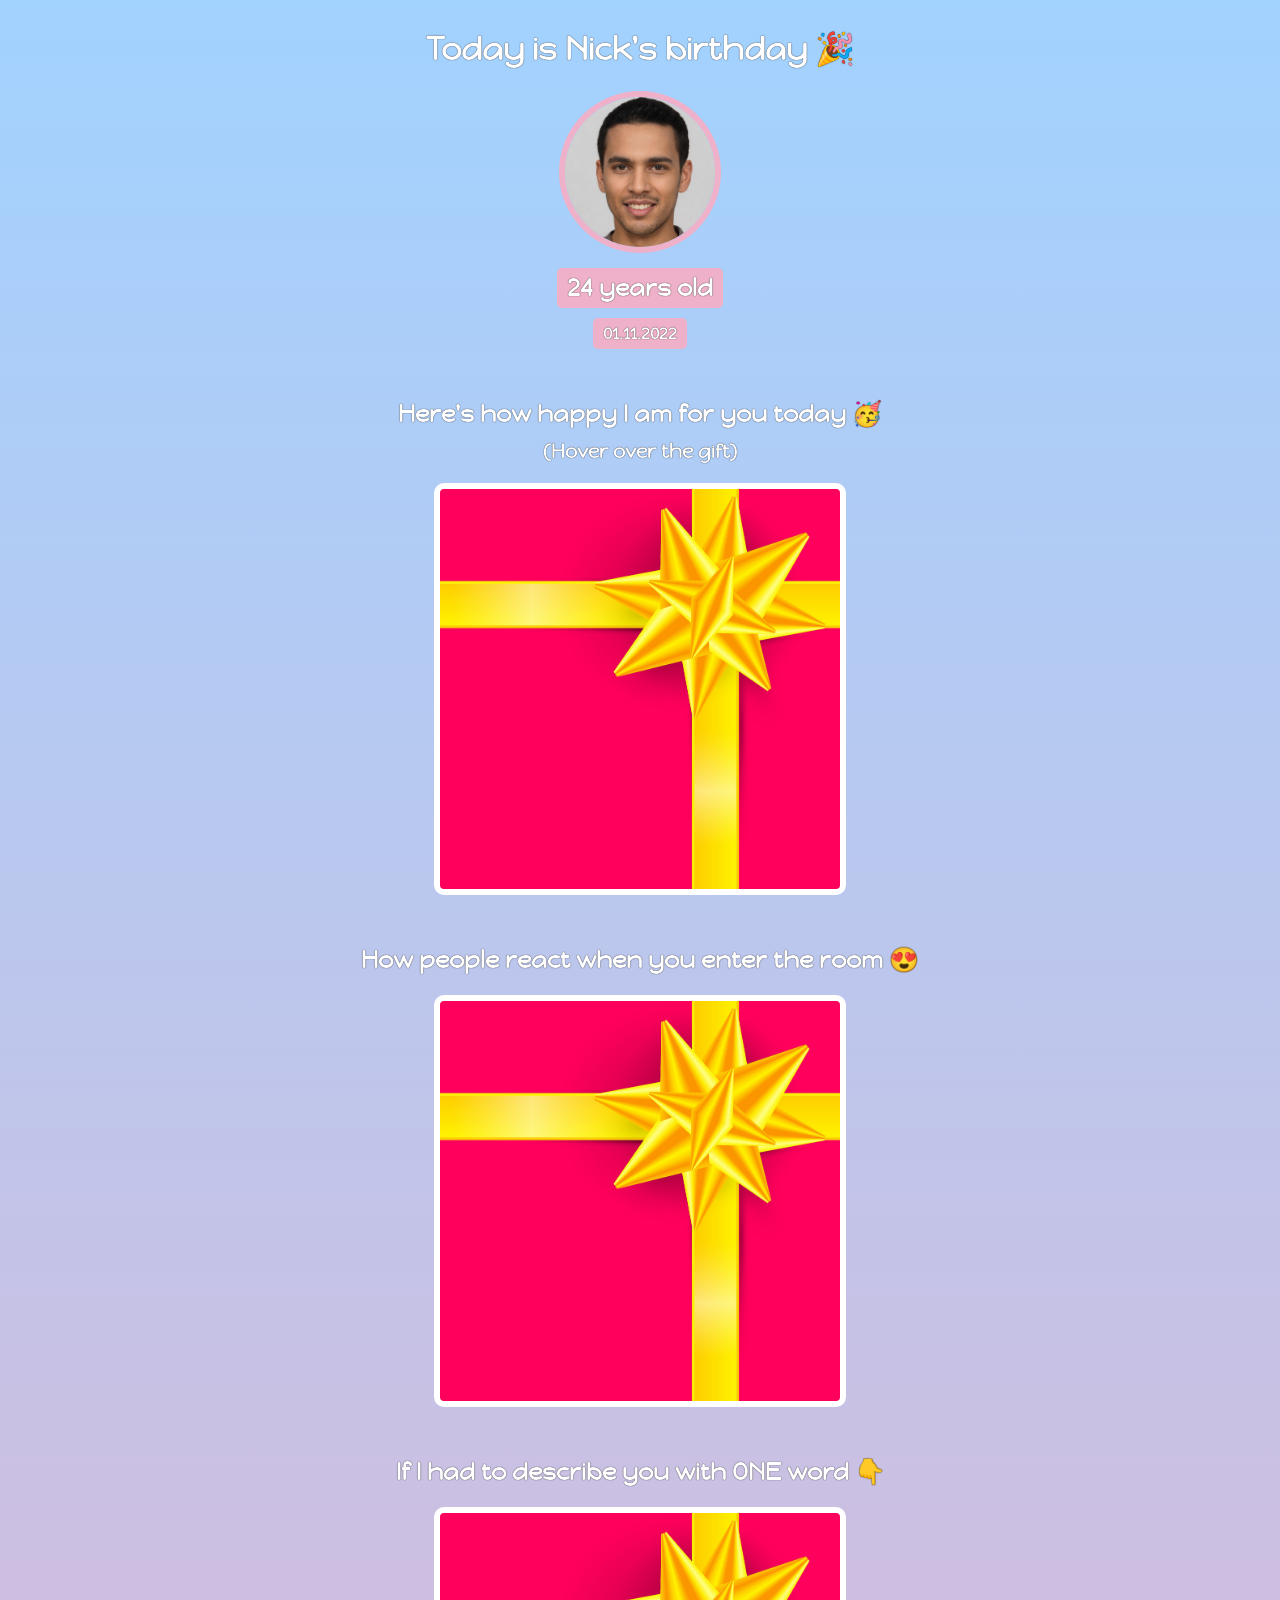
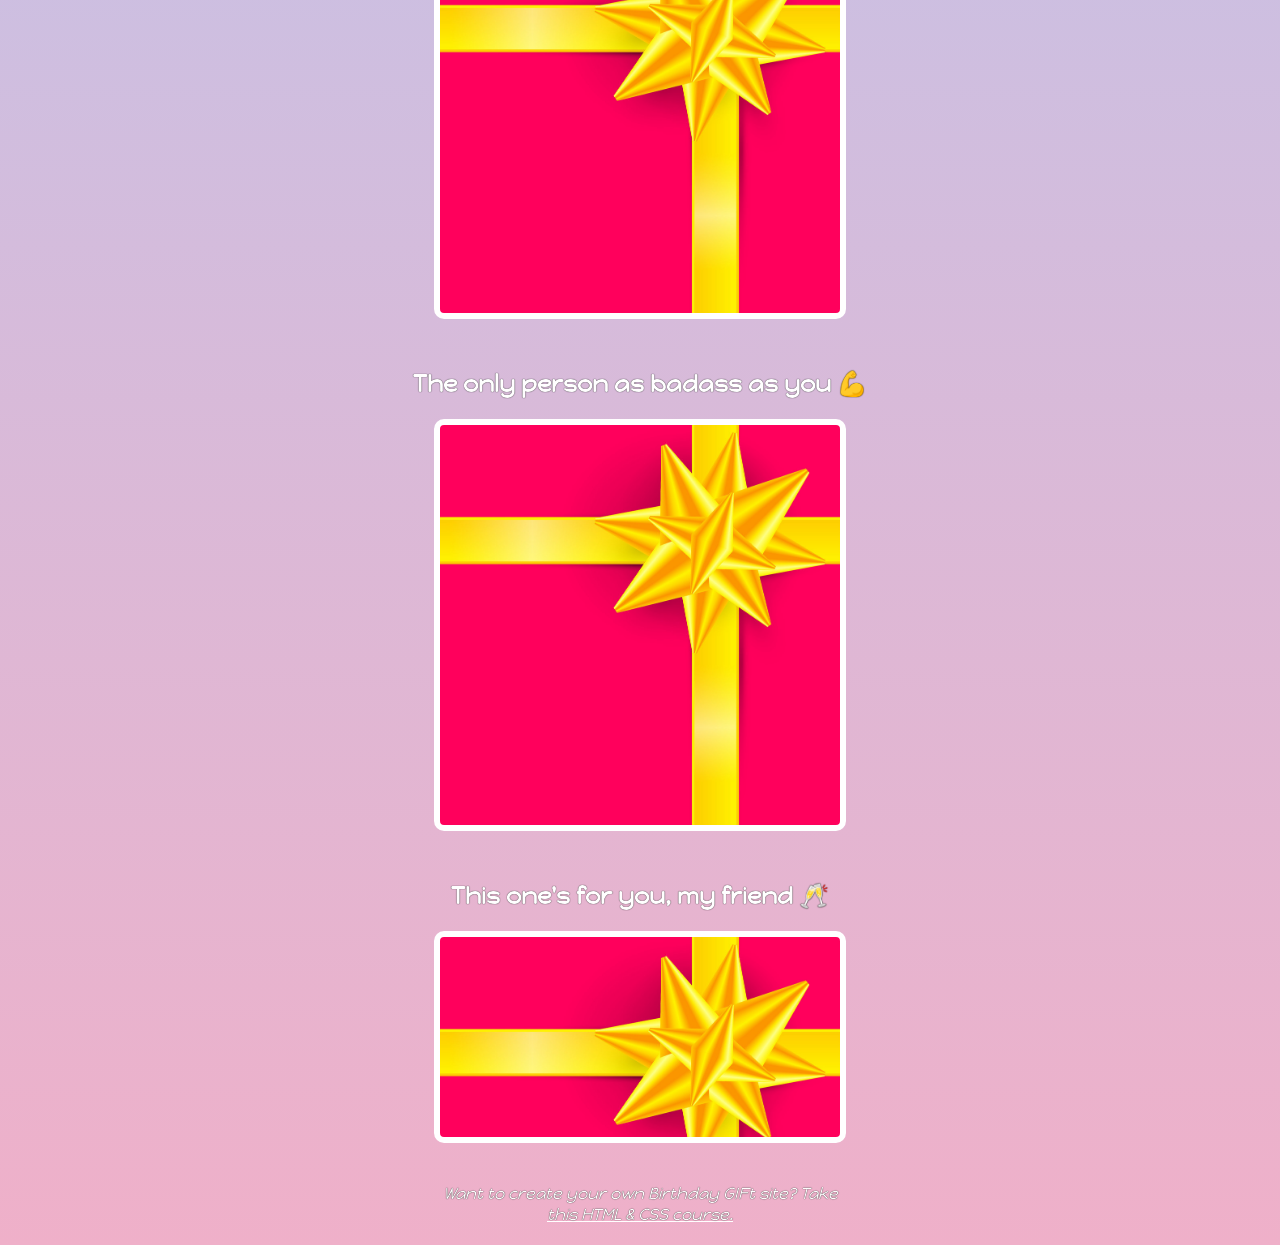
==== index.html @ 62cf3713 "Commit initial files" ====
<html>
    <head>
        <link rel="preconnect" href="https://fonts.googleapis.com">
        <link rel="preconnect" href="https://fonts.gstatic.com" crossorigin>
        <link href="https://fonts.googleapis.com/css2?family=Happy+Monkey&display=swap" rel="stylesheet">
        <link rel="stylesheet" href="styles.css">
    </head>
    <body>
        <div id="header">
            <h1>Today is Nick's birthday 🎉</h1>
            <img id="bff-img" src="images/nick.jpg">
            <h2 id="bday-age">24 years old</h2>
            <h4 id="bday-date">01.11.2022</h4>
        </div>
        
        <div class="gift-section">
            <h2 class="gift-title">Here's how happy I am for you today 🥳</h2>
            <h3 class="gift-hint">(Hover over the gift)</h3>
            <div class="gift-img" id="gift-img-happy"></div>
        </div>
        
        <div class="gift-section">
            <h2 class="gift-title">How people react when you enter the room 😍</h2>
            <div class="gift-img" id="gift-img-hot"></div>
        </div>
        
        <div class="gift-section">
            <h2 class="gift-title">If I had to describe you with ONE word 👇</h2>
            <div class="gift-img" id="gift-img-genius"></div>
        </div>
        
        <div class="gift-section">
            <h2 class="gift-title">The only person as badass as you 💪</h2>
            <div class="gift-img" id="gift-img-badass"></div>
        </div>
        
         <div class="gift-section">
            <h2 class="gift-title">This one's for you, my friend 🥂</h2>
            <div class="gift-img" id="gift-img-cheers"></div>
        </div>
        
        <p id="footer">Want to create your own Birthday GIFt site? Take <a href="https://scrimba.com/learn/htmlandcss" target="_blank">this HTML & CSS course.</a></p>
        
    </body>
</html>
---- styles.css ----
body {
    text-align: center;
    font-family: 'Happy Monkey', cursive;
    background: linear-gradient(#a2d2ff, #EFB0C9);
    color: #ffffff;
}

h1, h2, h3, h4, p {
    text-shadow: 0 0 1px black;
}

#bff-img {
    width: 150px;
    border-radius: 50%;
    border: 6px solid #EFB0C9;
    margin-bottom: 10px;
}

#bday-age {
    background: #EFB0C9;
    padding: 5px 10px;
    border-radius: 5px;
    margin: 5px 0 10px 0;
}

#bday-date {
    margin: 0;
    background: #EFB0C9;
    padding: 5px 10px;
    border-radius: 5px;
}

#header {
    display: flex;
    flex-direction: column;
    align-items: center;
}

.gift-section {
    margin-top: 50px;
}

.gift-title {
    margin-bottom: 10px;
}

.gift-hint {
    margin-top: 0;
}

#gift-img-cheers {
    height: 200px;
}

.gift-img {
    margin: 20px auto;
    max-width: 400px;
    height: 400px;
    border: 6px solid white;
    border-radius: 10px;
    background-image: url("images/gift-cover.jpg");
    background-size: cover;
}

#gift-img-happy:hover {
    background-image: url("images/happy.gif");
}

#gift-img-hot:hover {
    background-image: url("images/hot.gif");
}

#gift-img-genius:hover {
    background-image: url("images/genius.gif");
}

#gift-img-badass:hover {
    background-image: url("images/badass.gif");
}

#gift-img-cheers:hover {
    background-image: url("images/cheers.gif");
}

#footer {
    font-style: italic;
    width: 400px;
    margin: 40px auto 20px;
}

a {
    color: white;
}

/* 
Add the footer paragraph according to the design. 
Configure the anchor tag to open the link in a new tab.
Forgotten how to do it? Google it! 

Link: 
https://scrimba.com/learn/htmlandcss

Text:
Want to create your own Birthday GIFt site? Take this HTML & CSS course.
*/
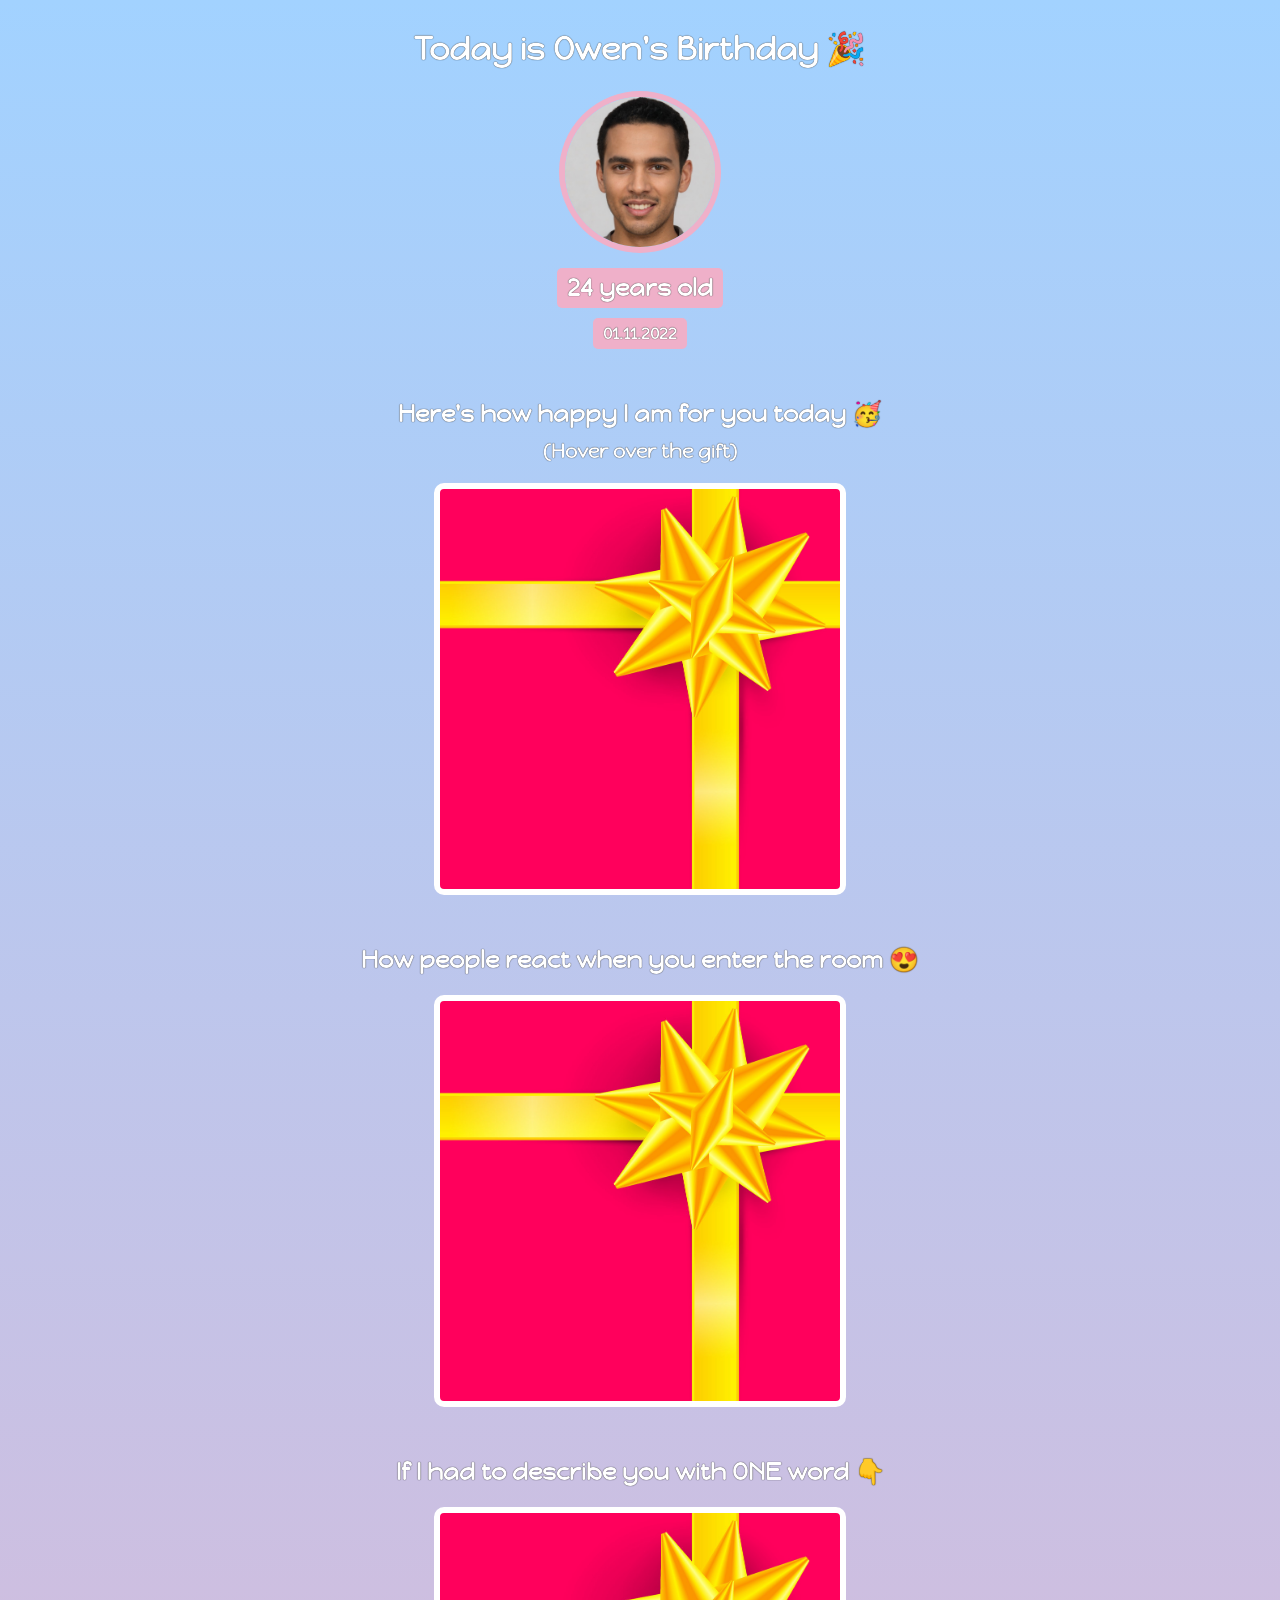
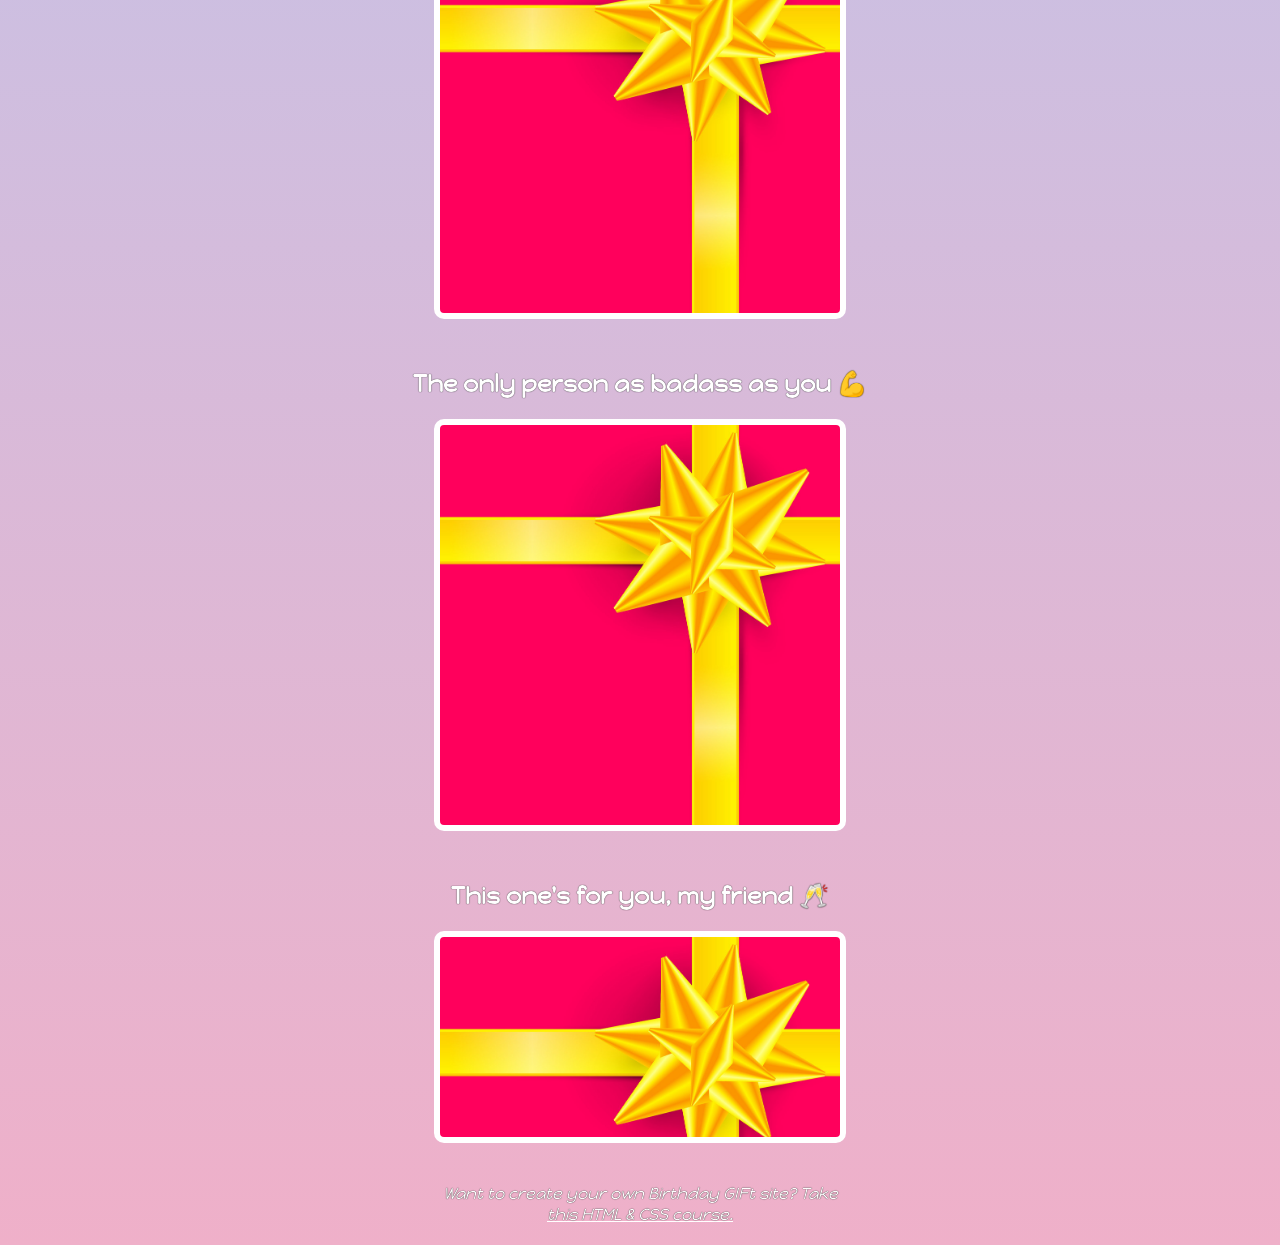
==== commit ec5238cf: "Update index.html change made to Owen name" ====
--- a/index.html
+++ b/index.html
@@ -7,7 +7,7 @@
     </head>
     <body>
         <div id="header">
-            <h1>Today is Nick's birthday 🎉</h1>
+            <h1>Today is Owen's Birthday 🎉</h1>
             <img id="bff-img" src="images/nick.jpg">
             <h2 id="bday-age">24 years old</h2>
             <h4 id="bday-date">01.11.2022</h4>
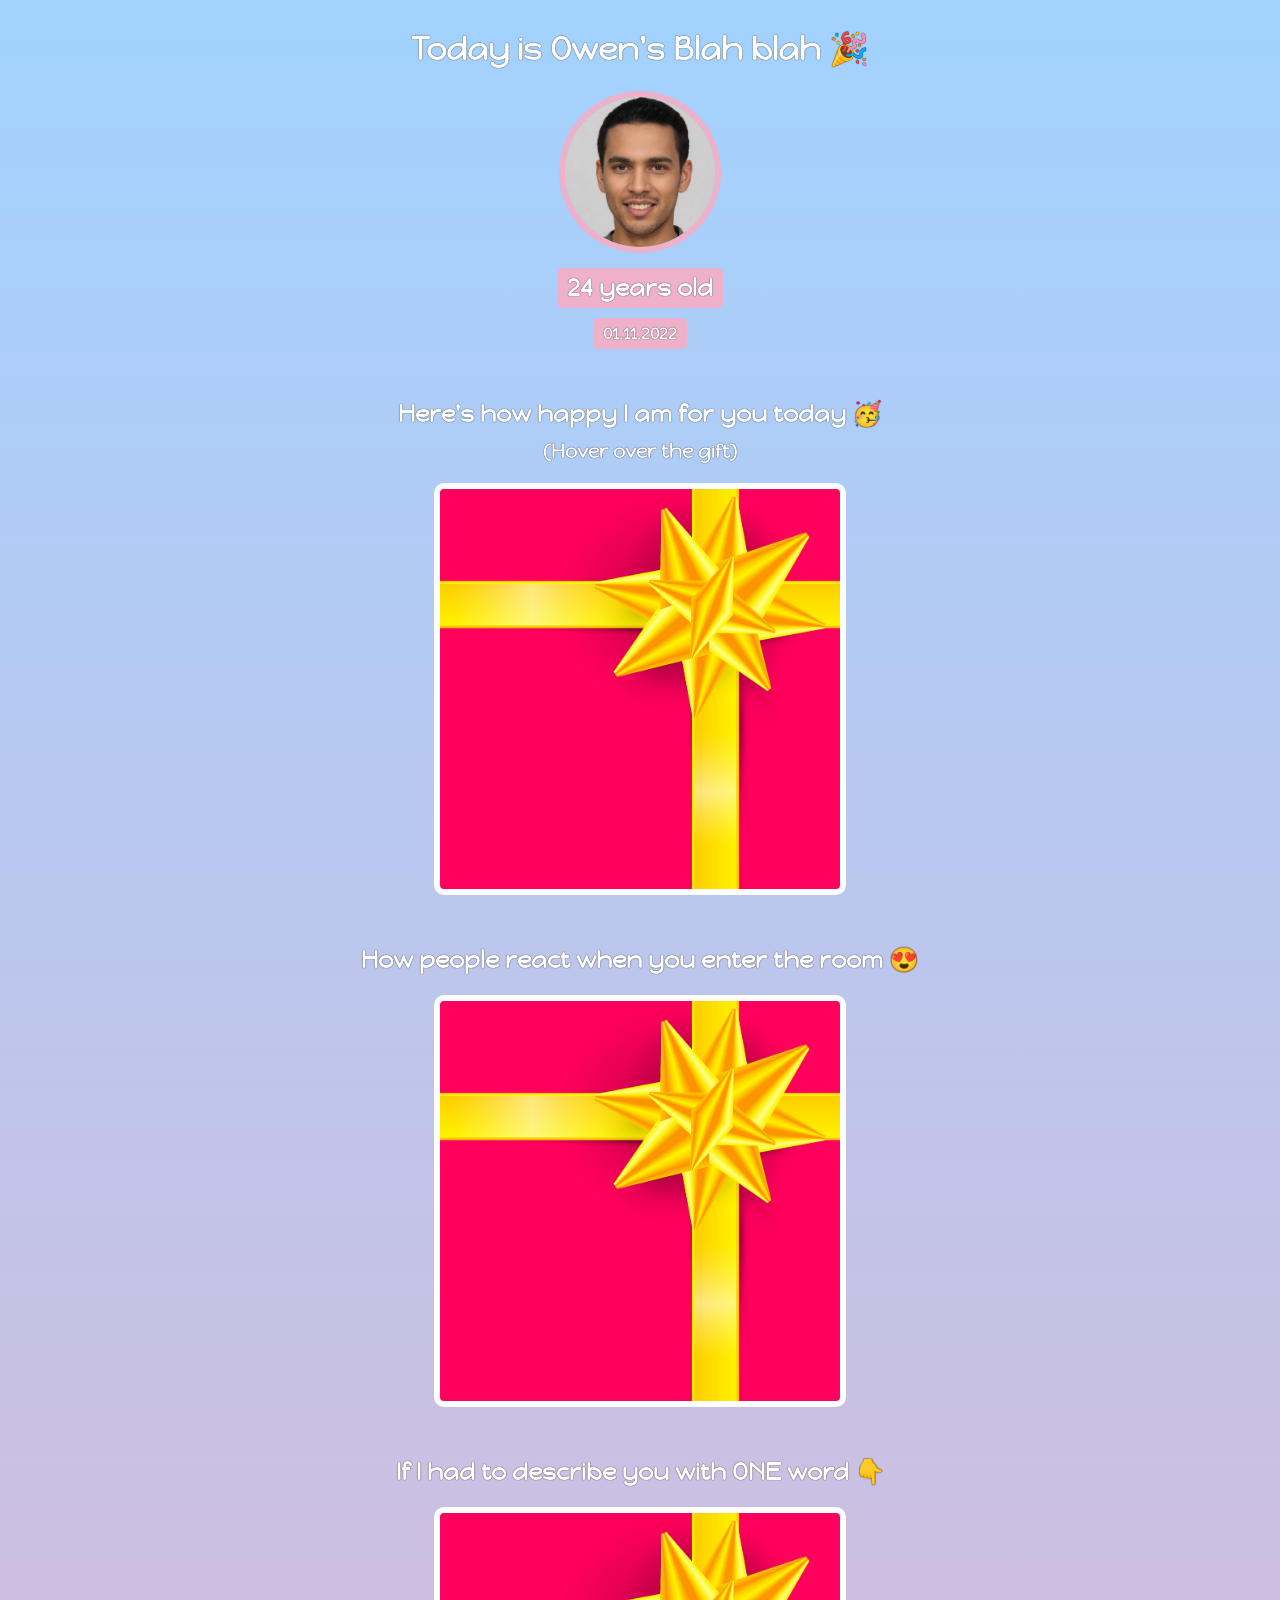
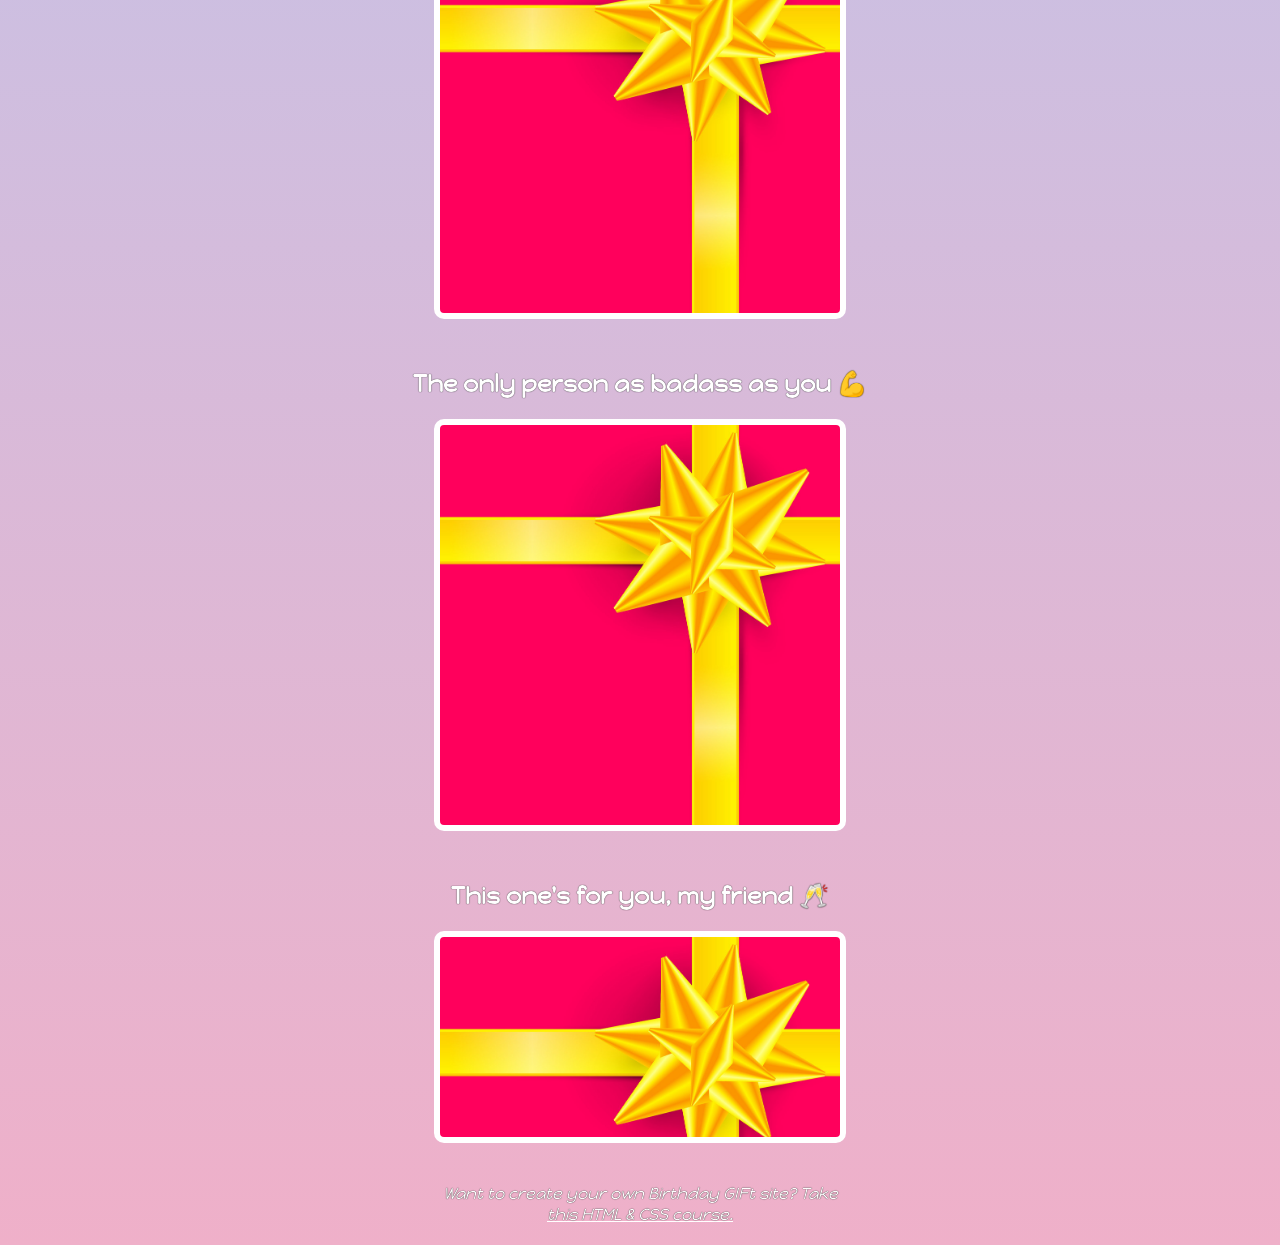
==== commit 125f6b99: "Update index.html" ====
--- a/index.html
+++ b/index.html
@@ -7,7 +7,7 @@
     </head>
     <body>
         <div id="header">
-            <h1>Today is Owen's Birthday 🎉</h1>
+            <h1>Today is Owen's Blah blah 🎉</h1>
             <img id="bff-img" src="images/nick.jpg">
             <h2 id="bday-age">24 years old</h2>
             <h4 id="bday-date">01.11.2022</h4>
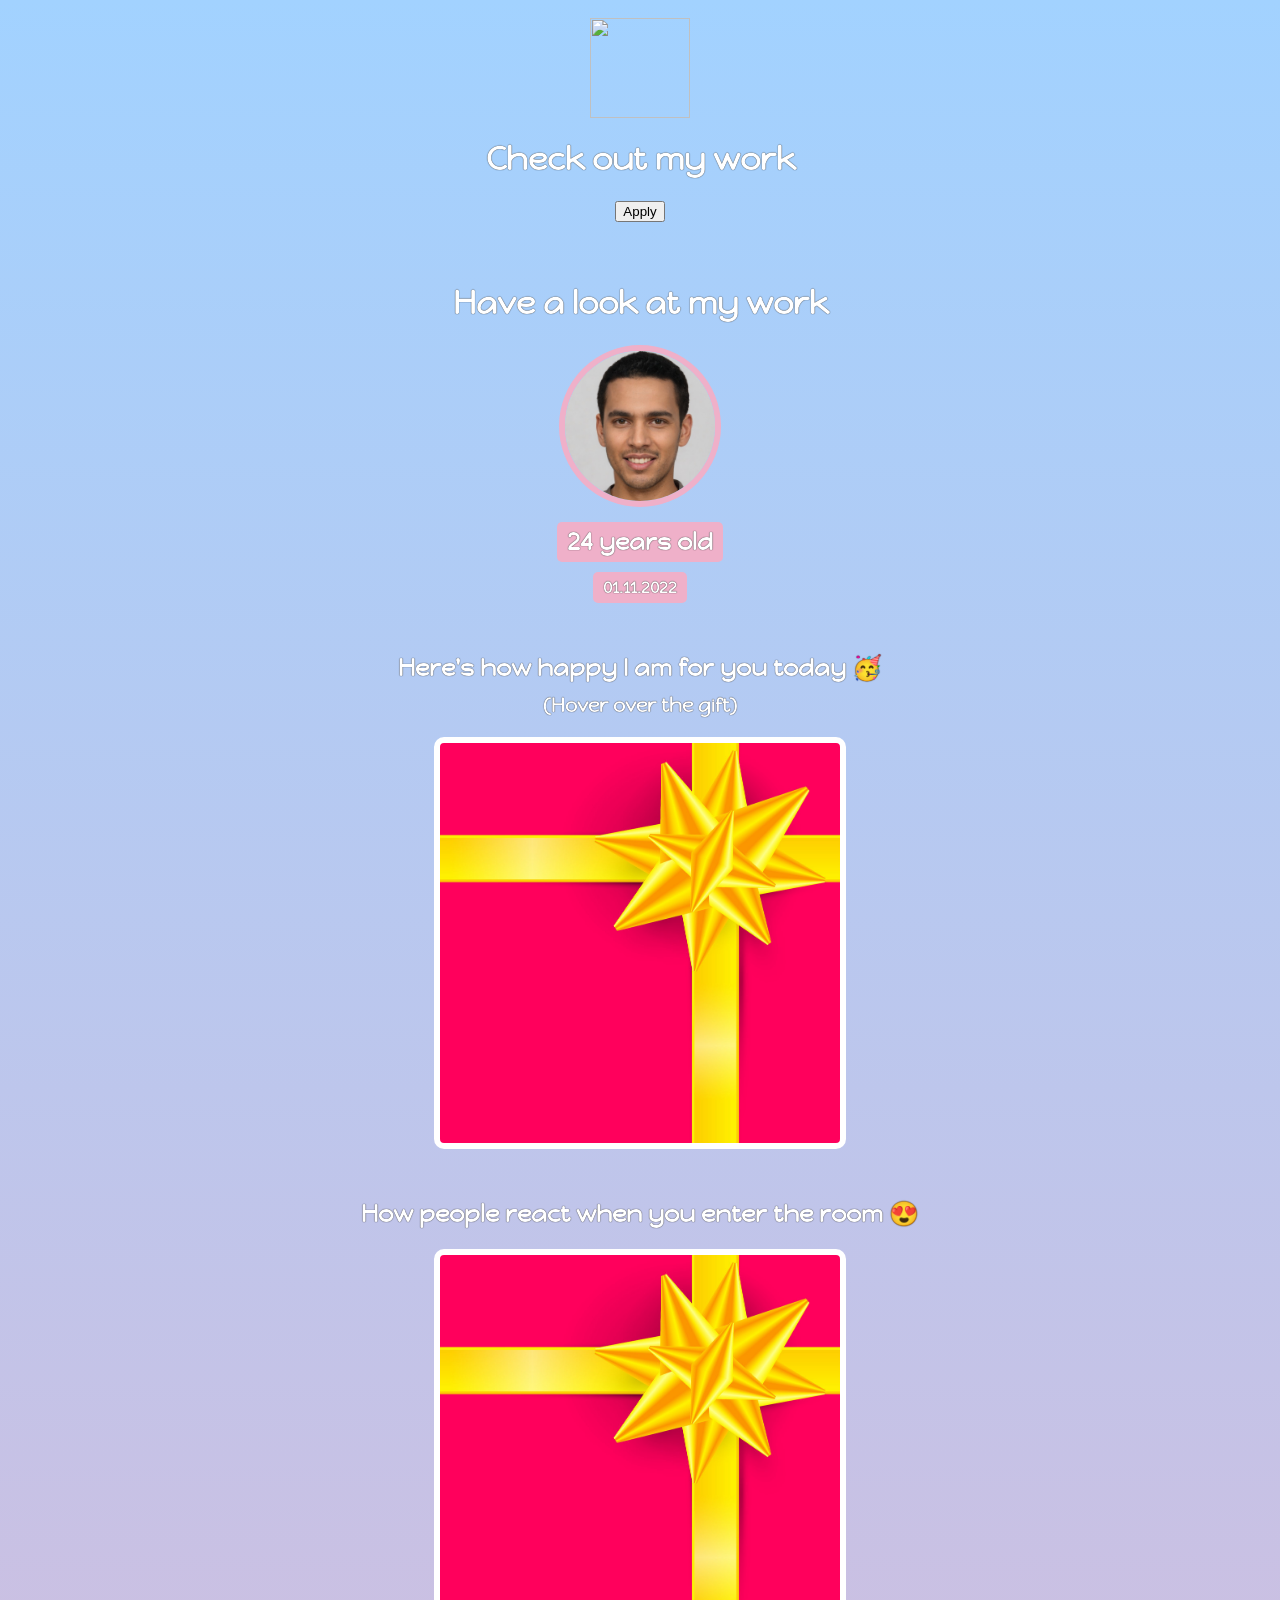
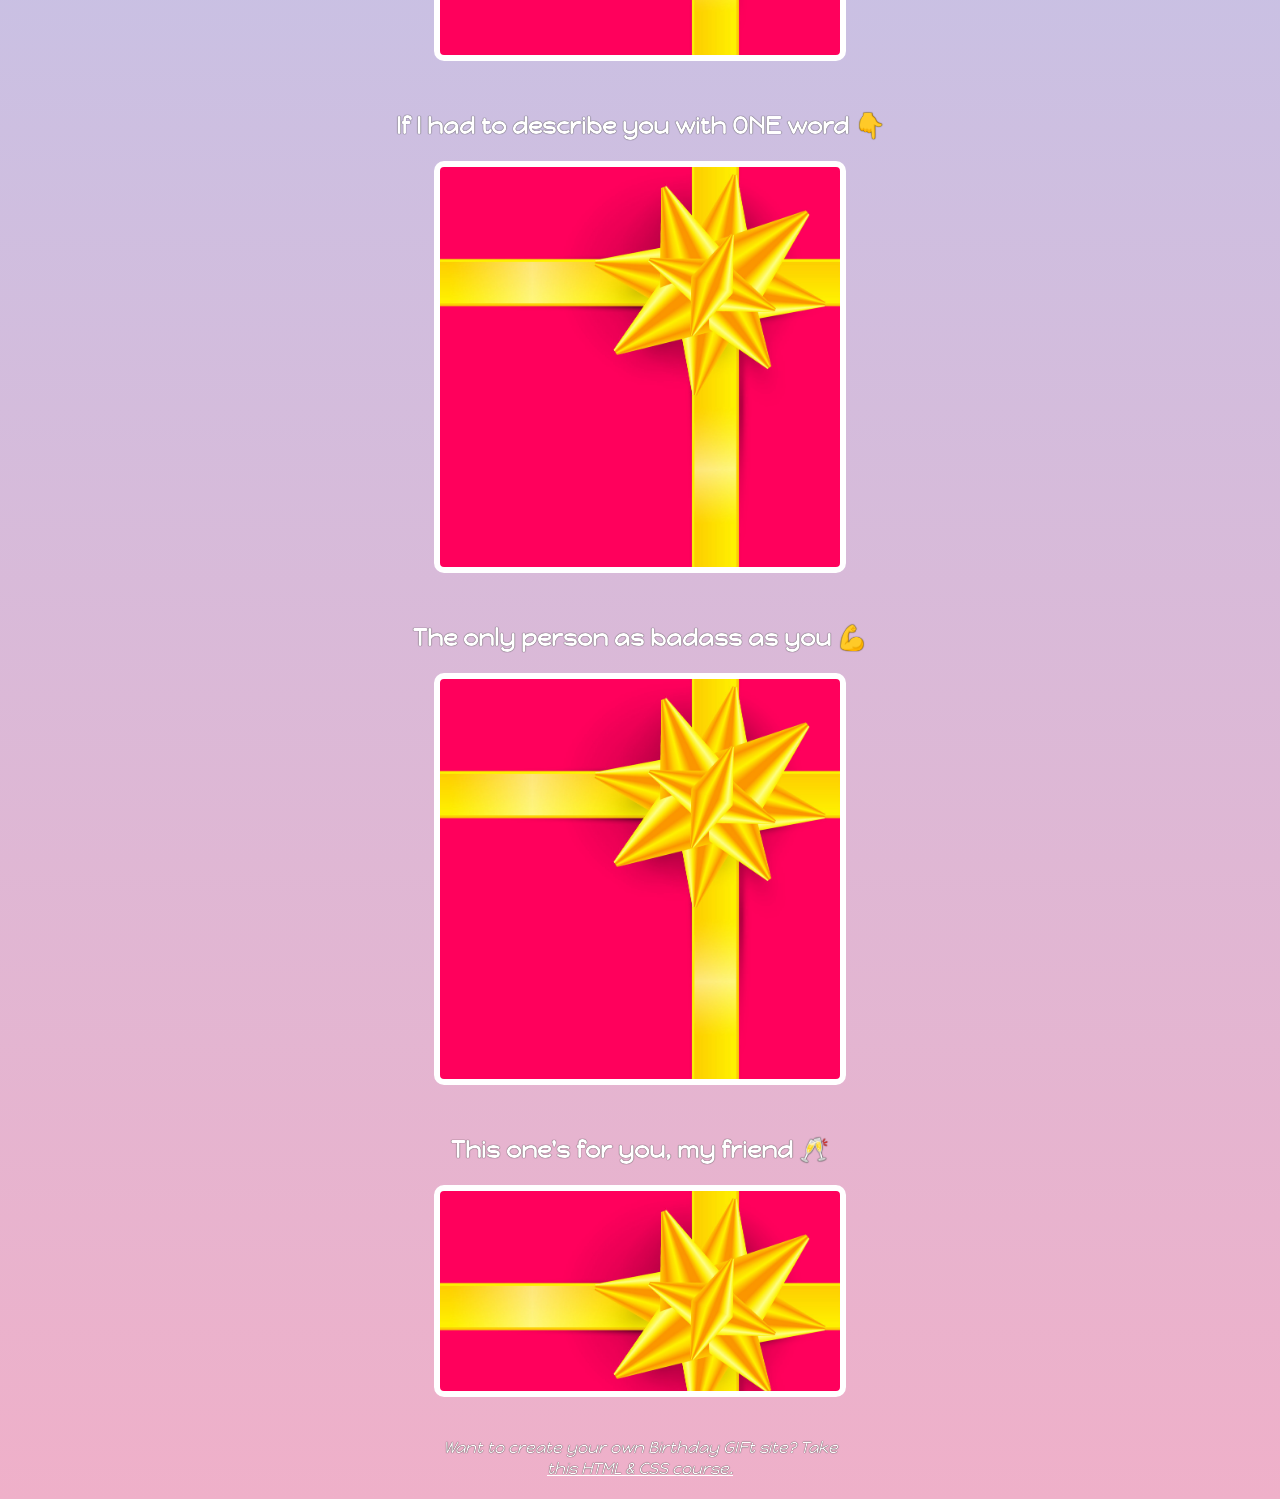
==== commit a7917ec4: "Add images and update index and CSS for new layout" ====
--- a/index.html
+++ b/index.html
@@ -5,9 +5,15 @@
         <link href="https://fonts.googleapis.com/css2?family=Happy+Monkey&display=swap" rel="stylesheet">
         <link rel="stylesheet" href="styles.css">
     </head>
+
     <body>
+         <div id="hero">
+            <img src="images/spacex.png" id="main-logo">
+            <h1>Check out my <span class="underline">work</span></h1>
+            <button class="btn">Apply</button>
+        </div>
         <div id="header">
-            <h1>Today is Owen's Blah blah 🎉</h1>
+            <h1>Have a look at my work </h1>
             <img id="bff-img" src="images/nick.jpg">
             <h2 id="bday-age">24 years old</h2>
             <h4 id="bday-date">01.11.2022</h4>
--- a/styles.css
+++ b/styles.css
@@ -3,6 +3,16 @@
     font-family: 'Happy Monkey', cursive;
     background: linear-gradient(#a2d2ff, #EFB0C9);
     color: #ffffff;
+}
+
+#hero {
+    background-image: url("images/DancingGiph.");
+    background-size: cover;
+    padding: 10px 0 40px 0;
+}
+
+#main-logo {
+    width: 100px;
 }
 
 h1, h2, h3, h4, p {
@@ -91,15 +101,3 @@
 a {
     color: white;
 }
-
-/* 
-Add the footer paragraph according to the design. 
-Configure the anchor tag to open the link in a new tab.
-Forgotten how to do it? Google it! 
-
-Link: 
-https://scrimba.com/learn/htmlandcss
-
-Text:
-Want to create your own Birthday GIFt site? Take this HTML & CSS course.
-*/
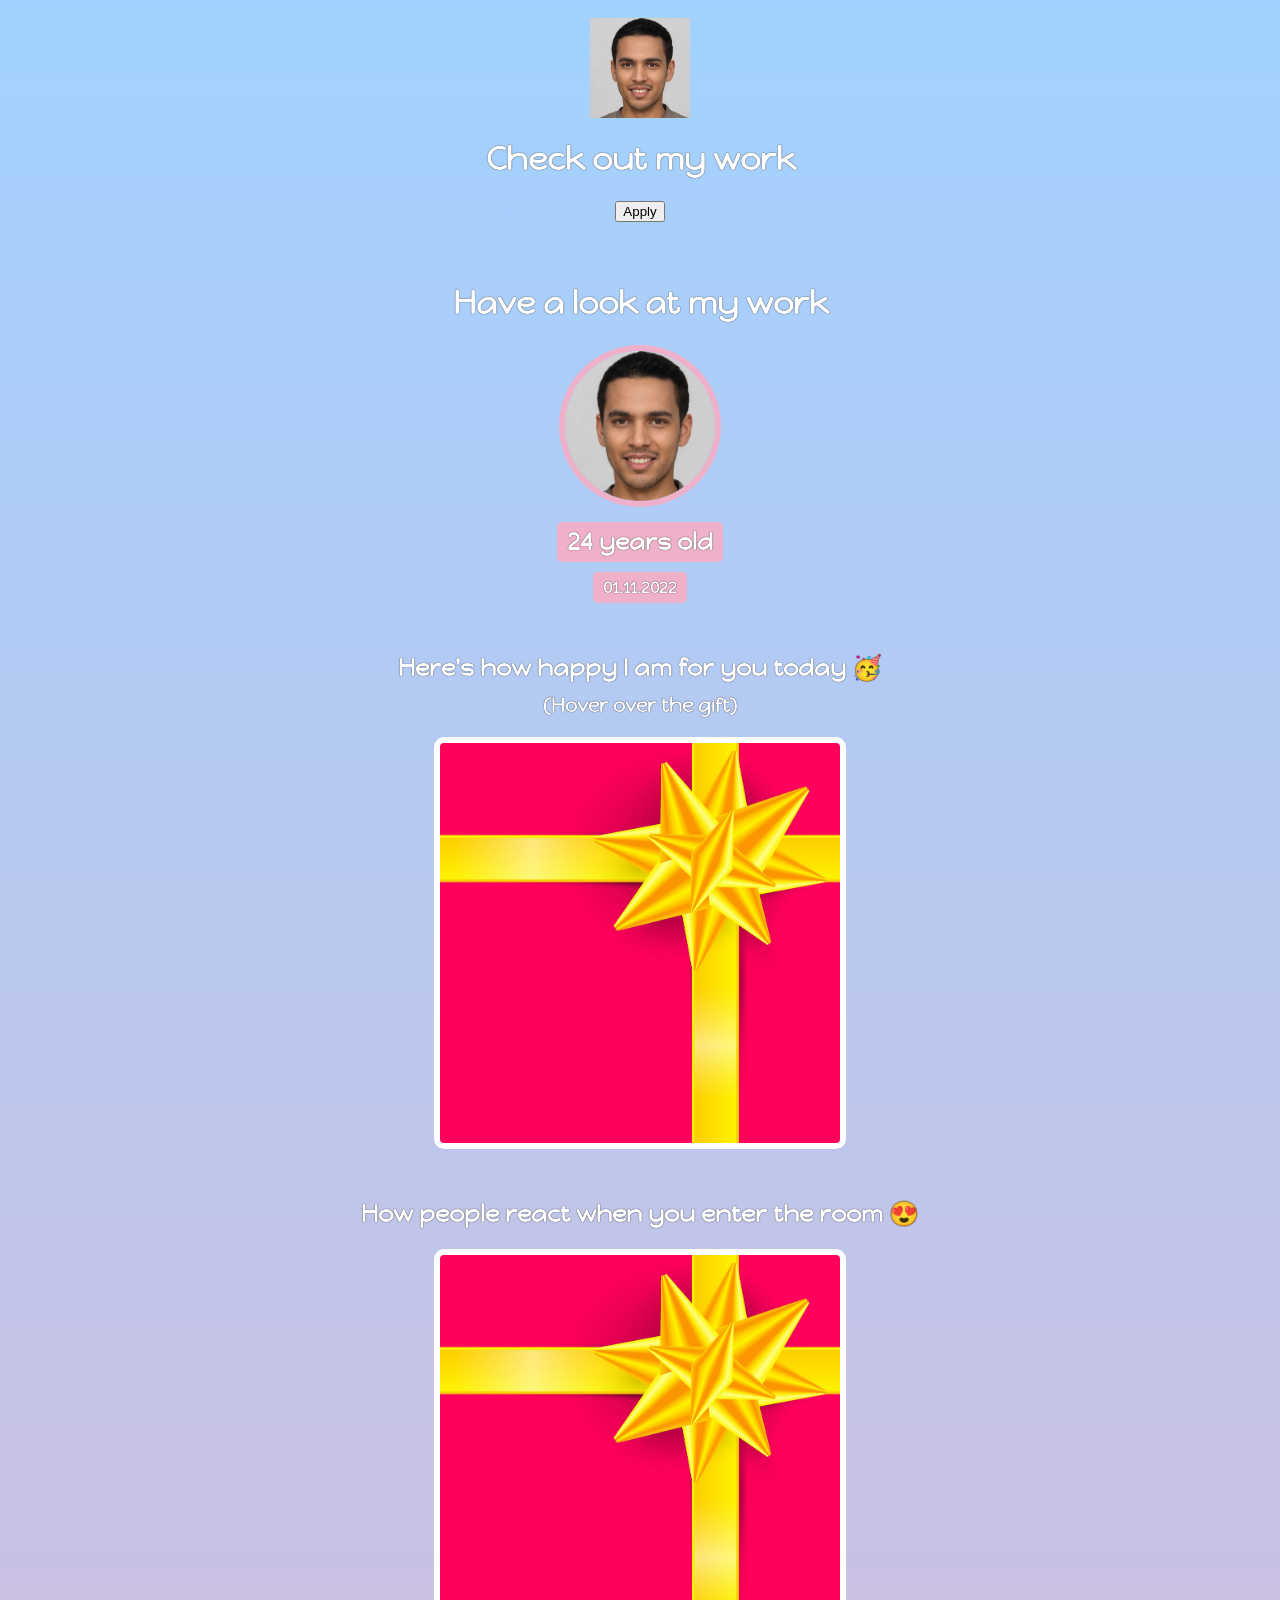
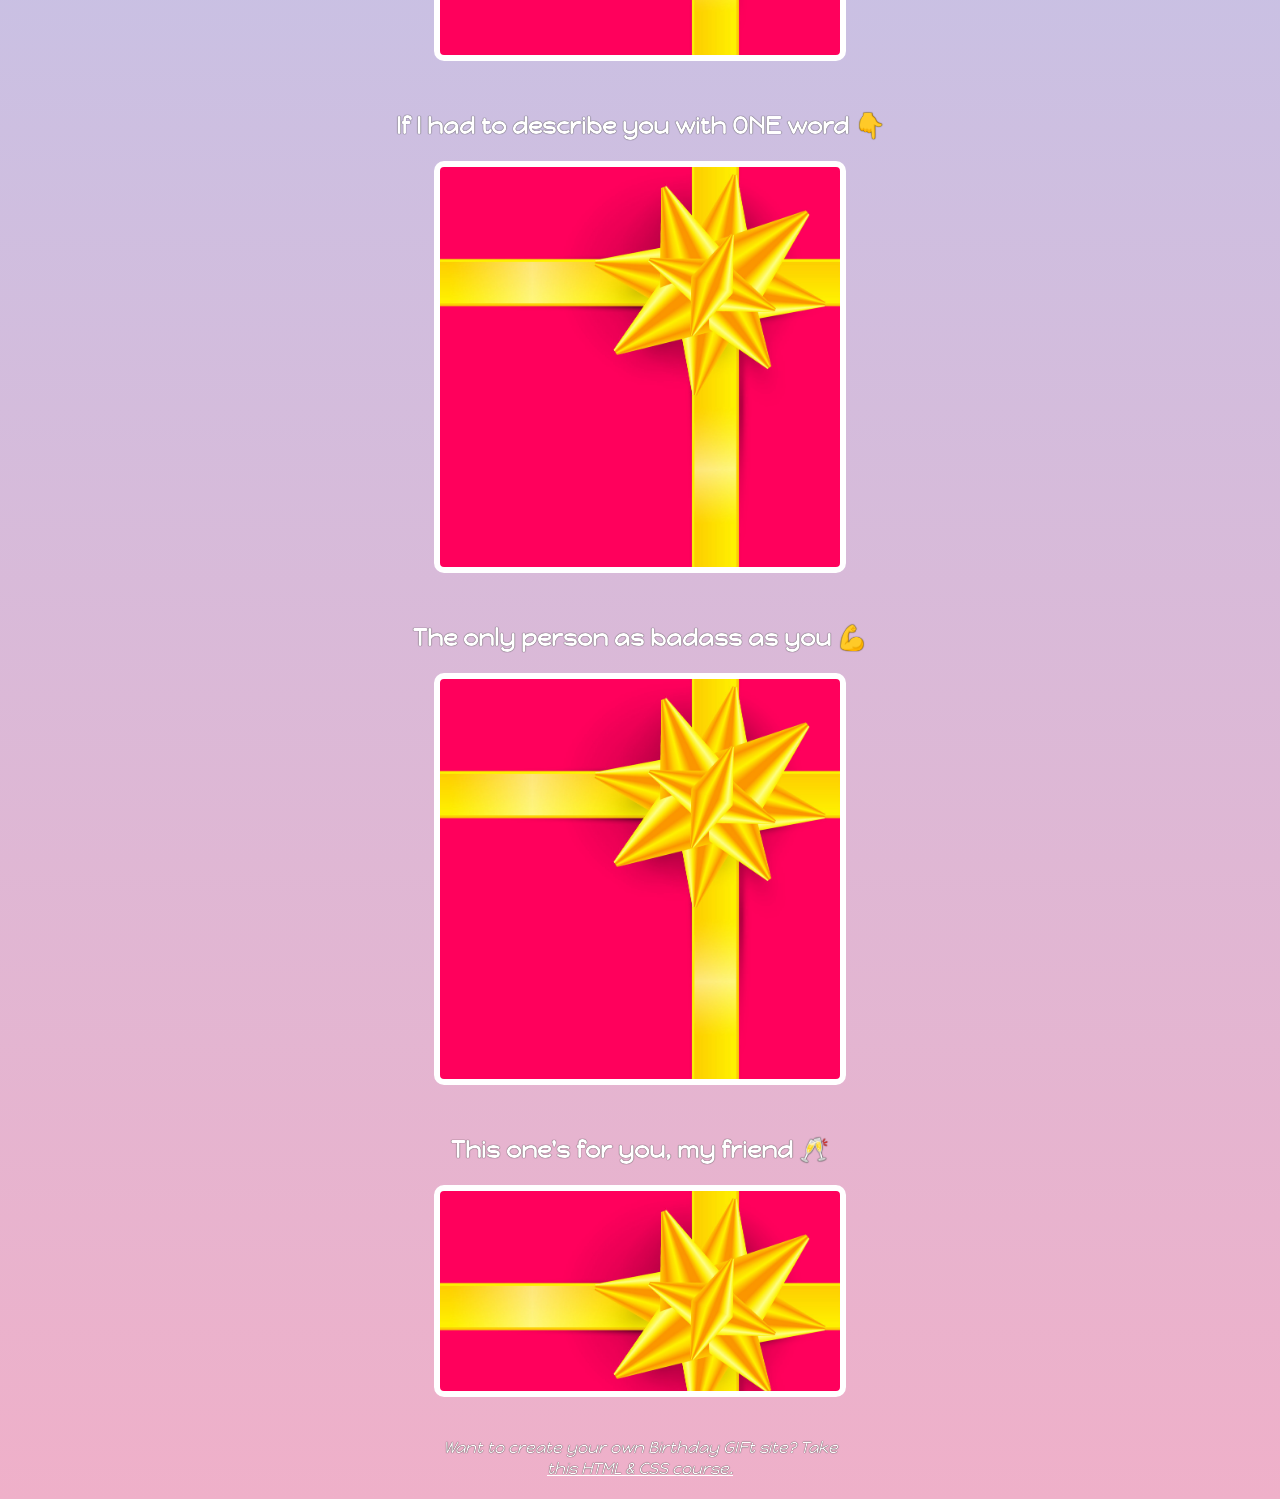
==== commit 790cf77d: "commit changes" ====
--- a/index.html
+++ b/index.html
@@ -8,7 +8,7 @@
 
     <body>
          <div id="hero">
-            <img src="images/spacex.png" id="main-logo">
+            <img src="images/nick.jpg" id="main-logo">
             <h1>Check out my <span class="underline">work</span></h1>
             <button class="btn">Apply</button>
         </div>
--- a/styles.css
+++ b/styles.css
@@ -6,7 +6,7 @@
 }
 
 #hero {
-    background-image: url("images/DancingGiph.");
+    background-image: url ("images/nick.jpg");
     background-size: cover;
     padding: 10px 0 40px 0;
 }
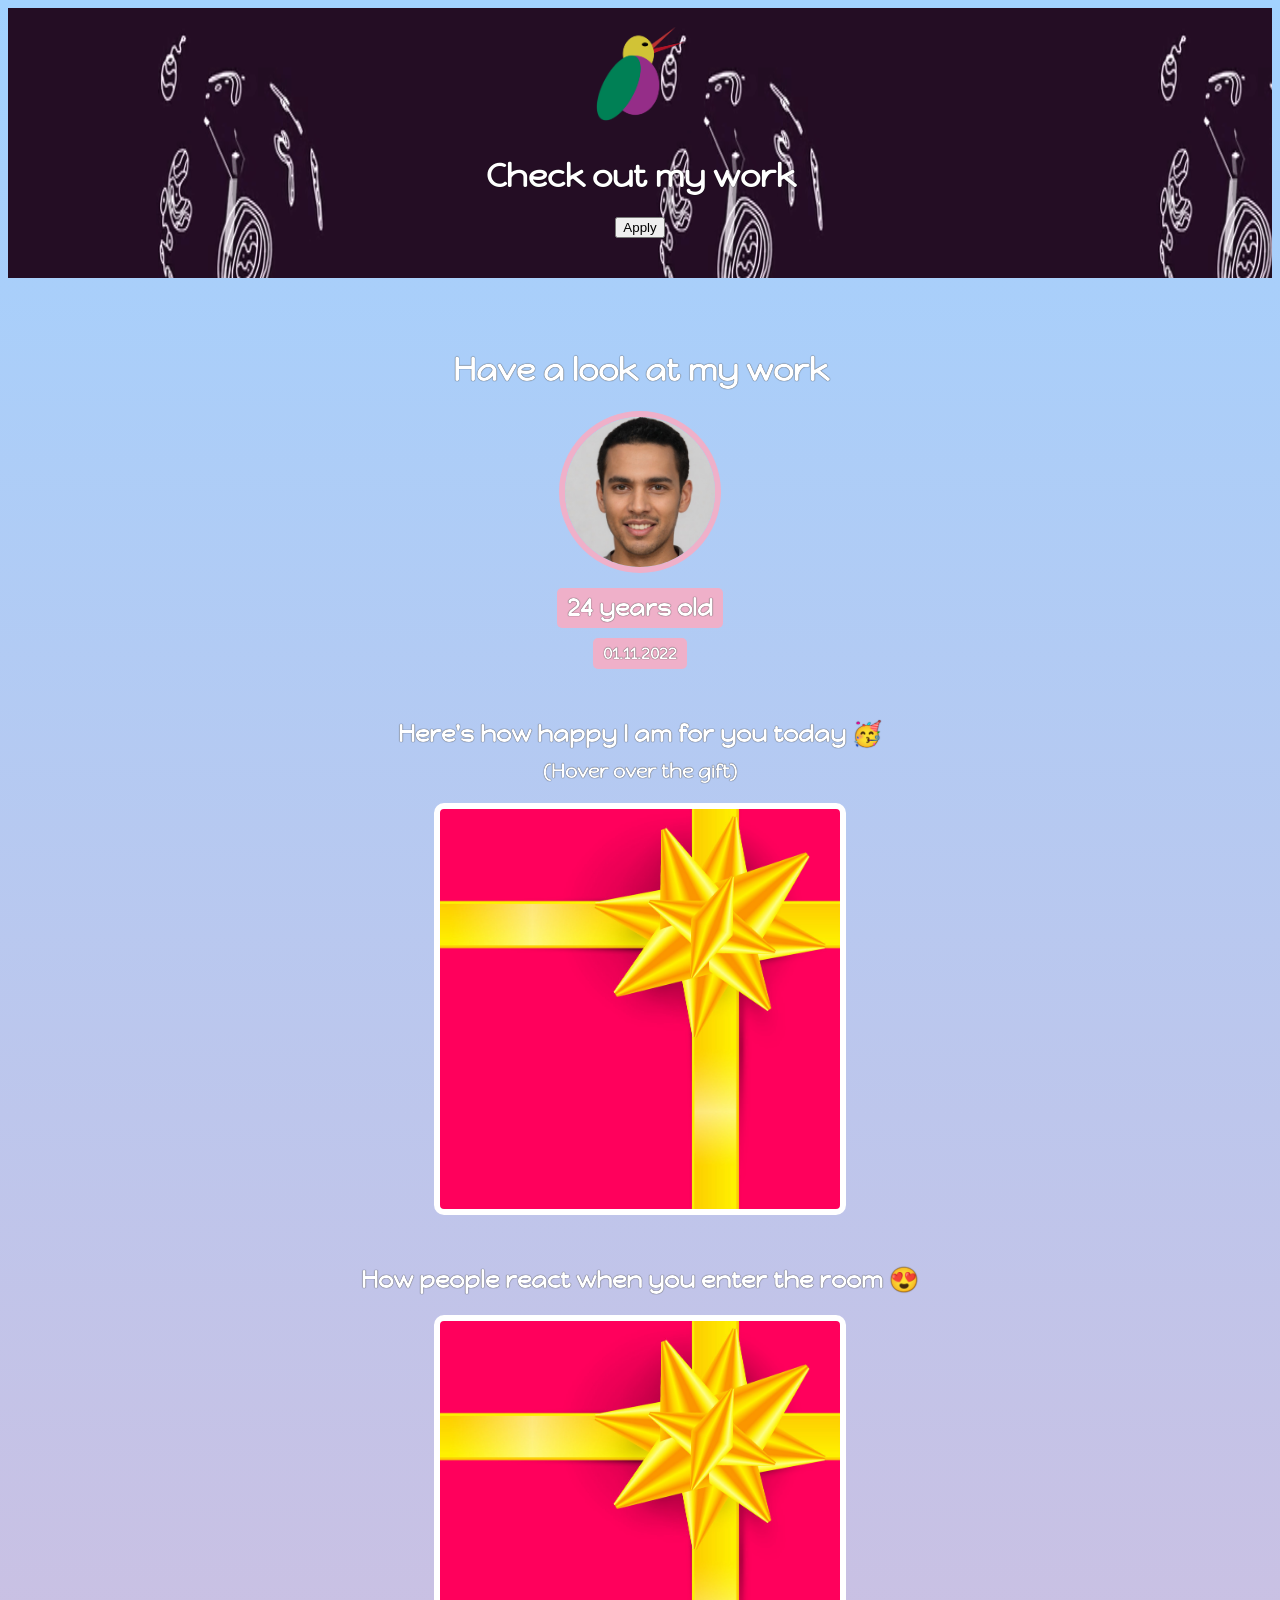
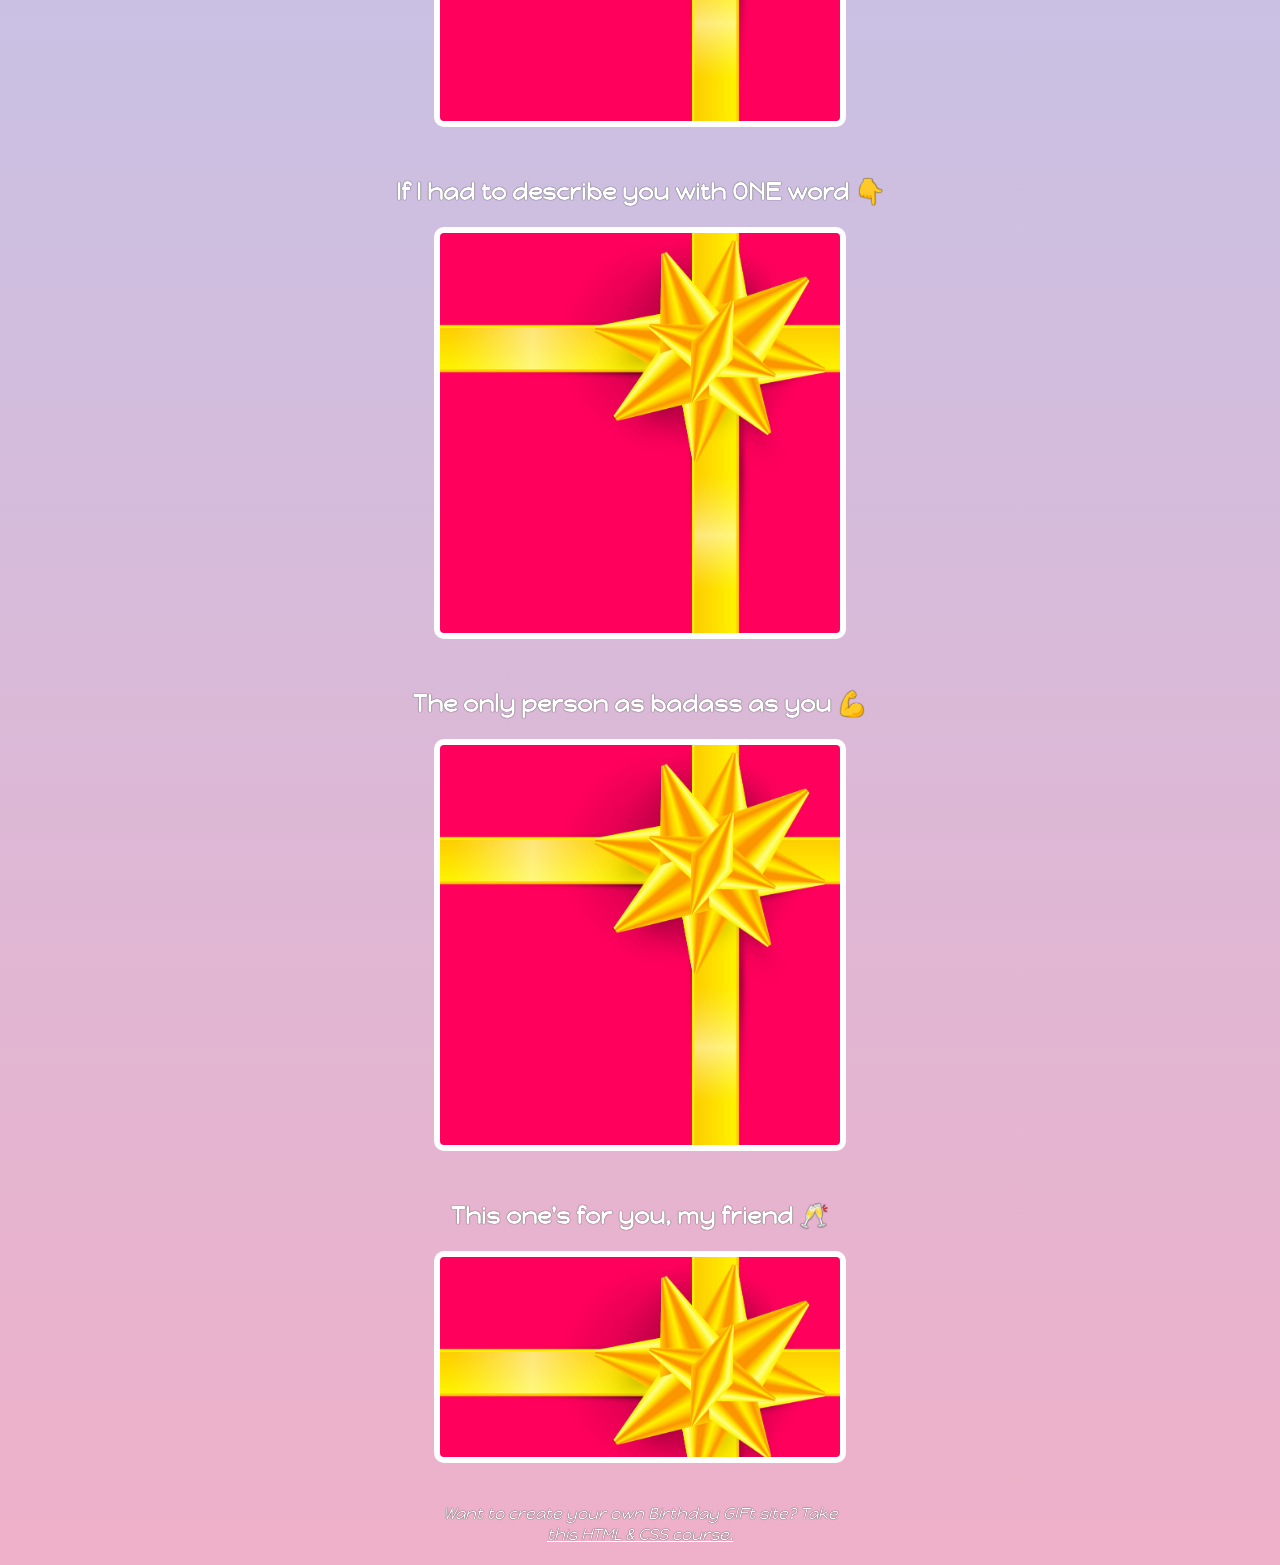
==== commit 8fc94909: "commit changes" ====
--- a/index.html
+++ b/index.html
@@ -8,7 +8,7 @@
 
     <body>
          <div id="hero">
-            <img src="images/nick.jpg" id="main-logo">
+            <img src="images/BirdLogo.T.png" id="main-logo">
             <h1>Check out my <span class="underline">work</span></h1>
             <button class="btn">Apply</button>
         </div>
--- a/styles.css
+++ b/styles.css
@@ -6,9 +6,10 @@
 }
 
 #hero {
-    background-image: url ("images/nick.jpg");
-    background-size: cover;
-    padding: 10px 0 40px 0;
+    background-image: url("images/giphy.webp");
+    background-size: 500px 500px;
+    padding: 10px 0px 40px 0px;
+    margin-bottom: 50px;;
 }
 
 #main-logo {
